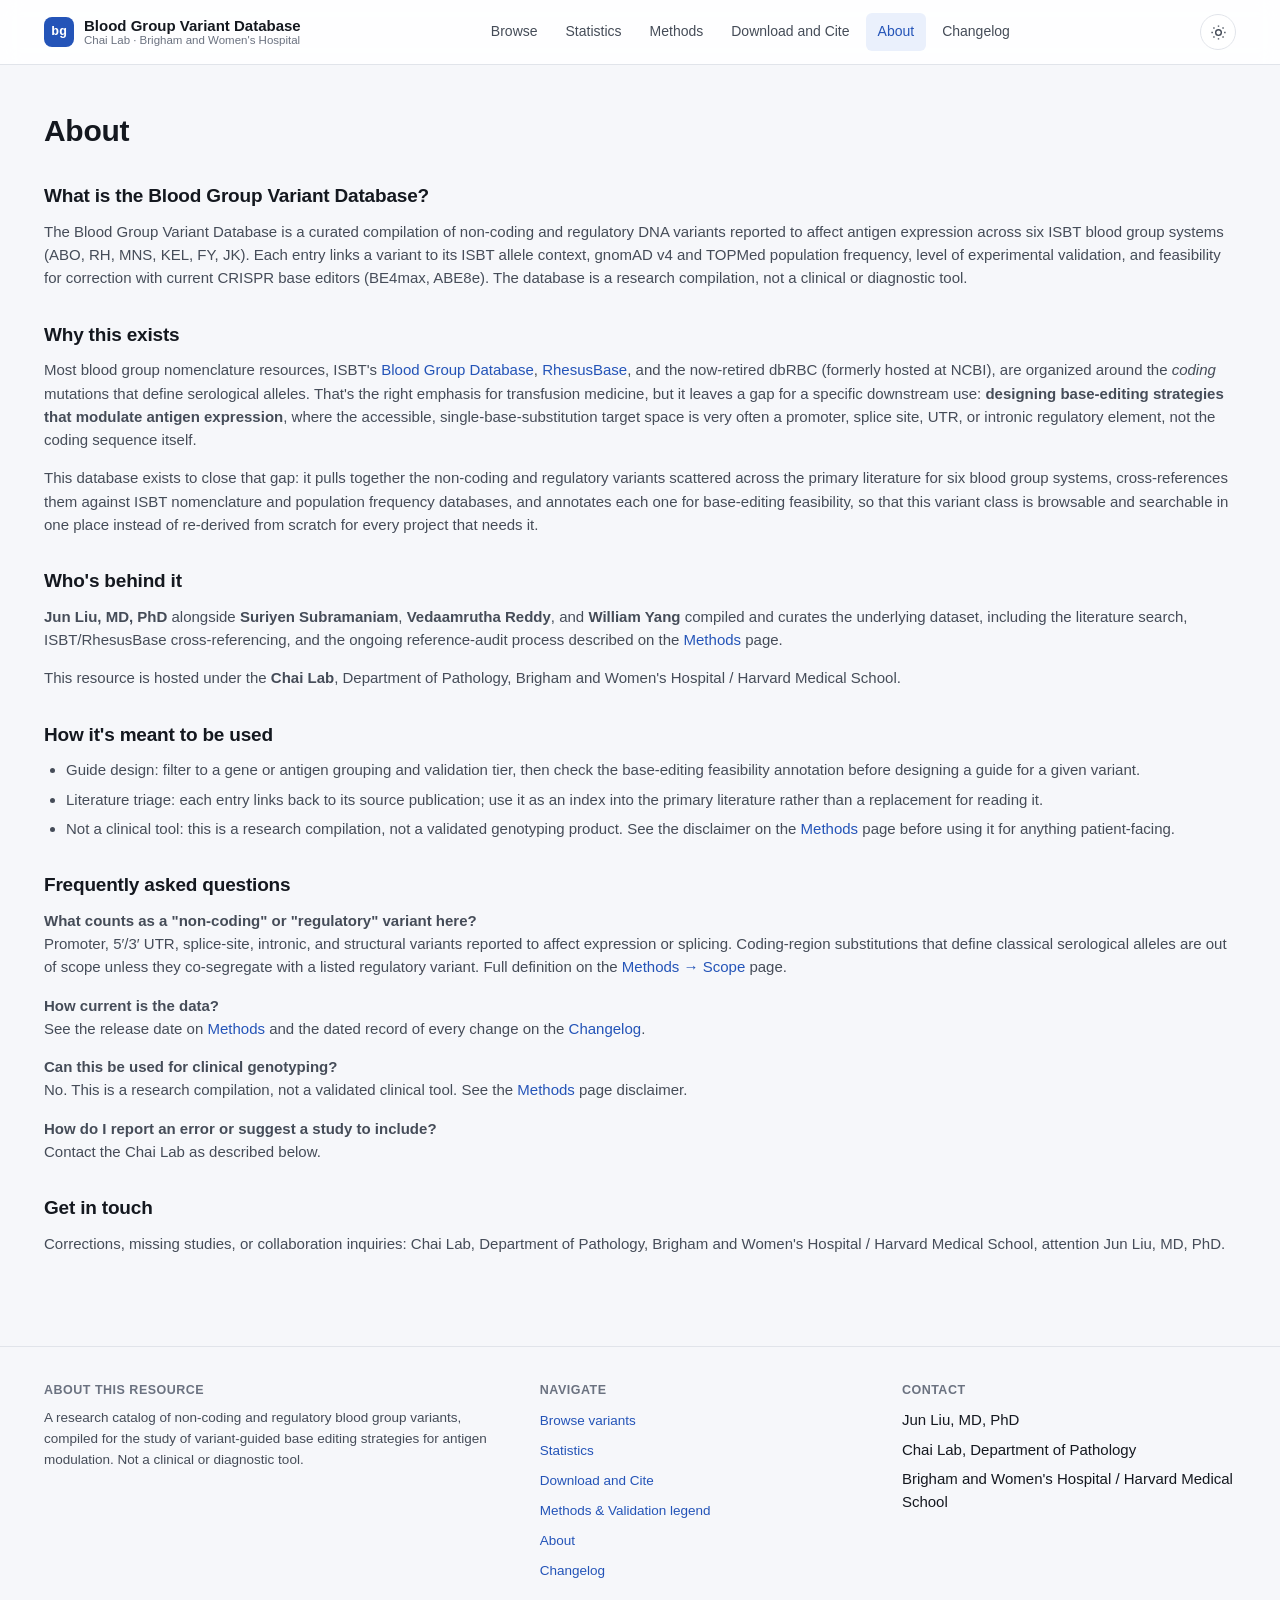
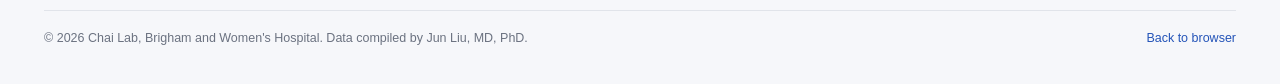
==== about.html @ 6e192fef "Adding Changelog" ====
<!DOCTYPE html>
<html lang="en">
<head>
<meta charset="UTF-8">
<meta name="viewport" content="width=device-width, initial-scale=1.0">
<title>About: Blood Group Variant Database</title>
<meta name="description" content="About the Blood Group Non-Coding Variant Database, the Chai Lab, and why this resource exists.">
<link rel="stylesheet" href="assets/style.css">
</head>
<body>

<nav class="site-nav">
  <div class="wrap">
    <a class="brand" href="index.html">
      <span class="brand-mark">bg</span>
      <span class="brand-text">Blood Group Variant Database<small>Chai Lab · Brigham and Women's Hospital</small></span>
    </a>
    <div class="nav-links">
      <a href="index.html">Browse</a>
      <a href="stats.html">Statistics</a>
      <a href="methods.html">Methods</a>
      <a href="download-cite.html">Download and Cite</a>
      <a href="about.html" aria-current="page">About</a>
      <a href="changelog.html">Changelog</a>
    </div>
    <div class="nav-right">
      <button class="theme-toggle" data-theme-toggle aria-label="Toggle dark mode">
        <svg class="icon-sun" viewBox="0 0 24 24" fill="none" stroke="currentColor" stroke-width="2"><circle cx="12" cy="12" r="4"/><path d="M12 2v2M12 20v2M4.9 4.9l1.4 1.4M17.7 17.7l1.4 1.4M2 12h2M20 12h2M4.9 19.1l1.4-1.4M17.7 6.3l1.4-1.4"/></svg>
        <svg class="icon-moon" viewBox="0 0 24 24" fill="none" stroke="currentColor" stroke-width="2"><path d="M21 12.8A9 9 0 1111.2 3a7 7 0 009.8 9.8z"/></svg>
      </button>
      <button class="nav-toggle" id="nav-toggle" aria-label="Menu" aria-expanded="false">
        <svg viewBox="0 0 24 24" fill="none" stroke="currentColor" stroke-width="2"><path d="M4 7h16M4 12h16M4 17h16"/></svg>
      </button>
    </div>
  </div>
  <div class="nav-mobile" id="nav-mobile">
    <a href="index.html">Browse</a>
    <a href="stats.html">Statistics</a>
    <a href="methods.html">Methods</a>
    <a href="download-cite.html">Download and Cite</a>
    <a href="about.html" aria-current="page">About</a>
    <a href="changelog.html">Changelog</a>
  </div>
</nav>

<main class="content-page">
  <div class="wrap">
    <div class="page-head">
      <h1>About</h1>
    </div>

    <section>
      <h2>What is the Blood Group Variant Database?</h2>
      <div class="prose">
        <p>The Blood Group Variant Database is a curated compilation of non-coding and regulatory DNA variants reported to affect antigen expression across six ISBT blood group systems (ABO, RH, MNS, KEL, FY, JK). Each entry links a variant to its ISBT allele context, gnomAD v4 and TOPMed population frequency, level of experimental validation, and feasibility for correction with current CRISPR base editors (BE4max, ABE8e). The database is a research compilation, not a clinical or diagnostic tool.</p>
      </div>
    </section>

    <section>
      <h2>Why this exists</h2>
      <div class="prose">
        <p>Most blood group nomenclature resources, ISBT's <a href="https://blooddatabase.isbtweb.org/" target="_blank" rel="noopener">Blood Group Database</a>, <a href="http://www.rhesusbase.info" target="_blank" rel="noopener">RhesusBase</a>, and the now-retired dbRBC (formerly hosted at NCBI), are organized around the <em>coding</em> mutations that define serological alleles. That's the right emphasis for transfusion medicine, but it leaves a gap for a specific downstream use: <strong>designing base-editing strategies that modulate antigen expression</strong>, where the accessible, single-base-substitution target space is very often a promoter, splice site, UTR, or intronic regulatory element, not the coding sequence itself.</p>
        <p>This database exists to close that gap: it pulls together the non-coding and regulatory variants scattered across the primary literature for six blood group systems, cross-references them against ISBT nomenclature and population frequency databases, and annotates each one for base-editing feasibility, so that this variant class is browsable and searchable in one place instead of re-derived from scratch for every project that needs it.</p>
      </div>
    </section>

    <section>
      <h2>Who's behind it</h2>
      <div class="prose">
        <p><strong>Jun Liu, MD, PhD</strong> alongside <strong>Suriyen Subramaniam</strong>, <strong>Vedaamrutha Reddy</strong>, and <strong>William Yang</strong> compiled and curates the underlying dataset, including the literature search, ISBT/RhesusBase cross-referencing, and the ongoing reference-audit process described on the <a href="methods.html">Methods</a> page.</p>
        <p>This resource is hosted under the <strong>Chai Lab</strong>, Department of Pathology, Brigham and Women's Hospital / Harvard Medical School.</p>
      </div>
    </section>

    <section>
      <h2>How it's meant to be used</h2>
      <div class="prose">
        <ul>
          <li>Guide design: filter to a gene or antigen grouping and validation tier, then check the base-editing feasibility annotation before designing a guide for a given variant.</li>
          <li>Literature triage: each entry links back to its source publication; use it as an index into the primary literature rather than a replacement for reading it.</li>
          <li>Not a clinical tool: this is a research compilation, not a validated genotyping product. See the disclaimer on the <a href="methods.html">Methods</a> page before using it for anything patient-facing.</li>
        </ul>
      </div>
    </section>

    <section>
      <h2>Frequently asked questions</h2>
      <div class="prose">
        <p><strong>What counts as a "non-coding" or "regulatory" variant here?</strong><br>Promoter, 5&prime;/3&prime; UTR, splice-site, intronic, and structural variants reported to affect expression or splicing. Coding-region substitutions that define classical serological alleles are out of scope unless they co-segregate with a listed regulatory variant. Full definition on the <a href="methods.html#scope">Methods &rarr; Scope</a> page.</p>
        <p><strong>How current is the data?</strong><br>See the release date on <a href="methods.html">Methods</a> and the dated record of every change on the <a href="changelog.html">Changelog</a>.</p>
        <p><strong>Can this be used for clinical genotyping?</strong><br>No. This is a research compilation, not a validated clinical tool. See the <a href="methods.html">Methods</a> page disclaimer.</p>
        <p><strong>How do I report an error or suggest a study to include?</strong><br>Contact the Chai Lab as described below.</p>
      </div>
    </section>

    <section>
      <h2>Get in touch</h2>
      <div class="prose">
        <p>Corrections, missing studies, or collaboration inquiries: Chai Lab, Department of Pathology, Brigham and Women's Hospital / Harvard Medical School, attention Jun Liu, MD, PhD.</p>
      </div>
    </section>
  </div>
</main>

<footer class="site-footer">
  <div class="wrap">
    <div class="footer-grid">
      <div>
        <h4>About this resource</h4>
        <p>A research catalog of non-coding and regulatory blood group variants, compiled for the study of variant-guided base editing strategies for antigen modulation. Not a clinical or diagnostic tool.</p>
      </div>
      <div>
        <h4>Navigate</h4>
        <ul>
          <li><a href="index.html">Browse variants</a></li>
          <li><a href="stats.html">Statistics</a></li>
          <li><a href="download-cite.html">Download and Cite</a></li>
          <li><a href="methods.html">Methods &amp; Validation legend</a></li>
          <li><a href="about.html">About</a></li>
          <li><a href="changelog.html">Changelog</a></li>
        </ul>
      </div>
      <div>
        <h4>Contact</h4>
        <ul>
          <li>Jun Liu, MD, PhD</li>
          <li>Chai Lab, Department of Pathology</li>
          <li>Brigham and Women's Hospital / Harvard Medical School</li>
        </ul>
      </div>
    </div>
    <div class="footer-bottom">
      <span>&copy; <span id="site-year"></span> Chai Lab, Brigham and Women's Hospital. Data compiled by Jun Liu, MD, PhD.</span>
      <span><a href="index.html">Back to browser</a></span>
    </div>
  </div>
</footer>

<script src="assets/app.js"></script>
</body>
</html>
---- assets/style.css ----
/* ====================================================================
   Blood Group Variant Database: shared styles
   Design language: clinical-genomics resource (ISBT / BGMUT structure,
   gnomAD-style browser density). One accent color, one type system,
   light/dark via prefers-color-scheme with a manual override.
   ==================================================================== */

*, *::before, *::after { box-sizing: border-box; }

:root {
  --font-sans: -apple-system, BlinkMacSystemFont, "Segoe UI", ui-sans-serif, Roboto, Helvetica, Arial, sans-serif;
  --font-mono: ui-monospace, "SF Mono", "Cascadia Mono", "JetBrains Mono", Menlo, Consolas, monospace;

  --ink: #14181f;
  --ink-soft: #454c58;
  --muted: #6b7280;
  --paper: #f6f7fa;
  --surface: #ffffff;
  --surface-raised: #ffffff;
  --border: #e1e4ea;
  --border-strong: #c8ccd6;
  --accent: #2454b8;
  --accent-ink: #ffffff;
  --accent-soft: #eaf0fc;
  --accent-soft-border: #c9d9f5;
  --focus: #2454b8;
  --code-bg: #eef1f6;

  --tier-good: #1b7a4d;
  --tier-good-bg: #eaf7f0;
  --tier-mid: #c17817;
  --tier-mid-bg: #fbf2df;
  --tier-low: #5f5a8a;
  --tier-low-bg: #eef0f3;
  --tier-flag: #b33636;
  --tier-flag-bg: #fbeaea;

  --shadow-sm: 0 1px 2px rgba(20, 24, 31, 0.06);
  --shadow-md: 0 6px 20px rgba(20, 24, 31, 0.08);
  --radius: 10px;
  --radius-sm: 6px;
  --nav-h: 64px;
}

:root[data-theme="dark"] {
  --ink: #e8eaf0;
  --ink-soft: #b7bcc8;
  --muted: #8a90a0;
  --paper: #0e1013;
  --surface: #15181d;
  --surface-raised: #1a1e25;
  --border: #262b34;
  --border-strong: #363c48;
  --accent: #6f9aef;
  --accent-ink: #0e1013;
  --accent-soft: #182236;
  --accent-soft-border: #29385c;
  --focus: #6f9aef;
  --code-bg: #1b1f27;

  --tier-good: #57c98c;
  --tier-good-bg: #10251b;
  --tier-mid: #e8b64a;
  --tier-mid-bg: #2a2110;
  --tier-low: #a89ee0;
  --tier-low-bg: #1c1f25;
  --tier-flag: #e88a8a;
  --tier-flag-bg: #2a1414;

  --shadow-sm: 0 1px 2px rgba(0, 0, 0, 0.3);
  --shadow-md: 0 10px 30px rgba(0, 0, 0, 0.4);
}

@media (prefers-color-scheme: dark) {
  :root:not([data-theme="light"]) {
    --ink: #e8eaf0;
    --ink-soft: #b7bcc8;
    --muted: #8a90a0;
    --paper: #0e1013;
    --surface: #15181d;
    --surface-raised: #1a1e25;
    --border: #262b34;
    --border-strong: #363c48;
    --accent: #6f9aef;
    --accent-ink: #0e1013;
    --accent-soft: #182236;
    --accent-soft-border: #29385c;
    --focus: #6f9aef;
    --code-bg: #1b1f27;
    --tier-good: #57c98c;
    --tier-good-bg: #10251b;
    --tier-mid: #e8b64a;
    --tier-mid-bg: #2a2110;
    --tier-low: #a89ee0;
    --tier-low-bg: #1c1f25;
    --tier-flag: #e88a8a;
    --tier-flag-bg: #2a1414;
    --shadow-sm: 0 1px 2px rgba(0, 0, 0, 0.3);
    --shadow-md: 0 10px 30px rgba(0, 0, 0, 0.4);
  }
}

html { color-scheme: light dark; }
/* keep anchor targets clear of the sticky nav */
html { scroll-padding-top: calc(var(--nav-h) + 16px); }
/* follow the manual theme toggle for native controls (checkboxes, scrollbars) */
html[data-theme="light"] { color-scheme: light; }
html[data-theme="dark"] { color-scheme: dark; }

body {
  margin: 0;
  background: var(--paper);
  color: var(--ink);
  font-family: var(--font-sans);
  font-size: 15px;
  line-height: 1.55;
  -webkit-font-smoothing: antialiased;
}

a { color: var(--accent); text-decoration: none; }
a:hover { text-decoration: underline; }
a:focus-visible, button:focus-visible, input:focus-visible, select:focus-visible, [tabindex]:focus-visible {
  outline: 2px solid var(--focus);
  outline-offset: 2px;
}

.wrap { max-width: 1240px; margin: 0 auto; padding: 0 24px; }

code, .mono { font-family: var(--font-mono); }

h1, h2, h3, h4 { line-height: 1.2; margin: 0 0 0.5em; font-weight: 650; letter-spacing: -0.01em; }
p { margin: 0 0 1em; color: var(--ink-soft); }

/* ---------- top nav ---------- */
.site-nav {
  position: sticky; top: 0; z-index: 40;
  background: color-mix(in srgb, var(--surface) 88%, transparent);
  backdrop-filter: blur(10px) saturate(140%);
  -webkit-backdrop-filter: blur(10px) saturate(140%);
  border-bottom: 1px solid var(--border);
}
.site-nav .wrap { display: flex; align-items: center; justify-content: space-between; gap: 20px; width: 100%; height: var(--nav-h); }
.brand { display: flex; align-items: center; gap: 10px; color: var(--ink); font-weight: 650; font-size: 15px; }
.brand:hover { text-decoration: none; }
.brand-mark {
  width: 30px; height: 30px; border-radius: 8px;
  background: var(--accent); color: var(--accent-ink);
  display: flex; align-items: center; justify-content: center;
  font-family: var(--font-mono); font-weight: 700; font-size: 13px;
  flex: none;
}
.brand-text { display: flex; flex-direction: column; line-height: 1.15; }
.brand-text small { font-weight: 500; color: var(--muted); font-size: 11.5px; }

.nav-links { display: flex; align-items: center; gap: 4px; }
.nav-links a {
  color: var(--ink-soft); font-size: 14px; font-weight: 500;
  padding: 8px 12px; border-radius: var(--radius-sm);
}
.nav-links a:hover { color: var(--ink); background: var(--code-bg); text-decoration: none; }
.nav-links a[aria-current="page"] { color: var(--accent); background: var(--accent-soft); }

.theme-toggle {
  border: 1px solid var(--border); background: var(--surface); color: var(--ink-soft);
  width: 36px; height: 36px; border-radius: 999px; cursor: pointer;
  display: flex; align-items: center; justify-content: center; flex: none;
}
.theme-toggle:hover { border-color: var(--border-strong); color: var(--ink); }
.theme-toggle svg { width: 17px; height: 17px; }
.theme-toggle .icon-moon { display: none; }
:root[data-theme="dark"] .theme-toggle .icon-sun { display: none; }
:root[data-theme="dark"] .theme-toggle .icon-moon { display: block; }
@media (prefers-color-scheme: dark) {
  :root:not([data-theme="light"]) .theme-toggle .icon-sun { display: none; }
  :root:not([data-theme="light"]) .theme-toggle .icon-moon { display: block; }
}

.nav-right { display: flex; align-items: center; gap: 8px; }

.nav-toggle {
  display: none; border: 1px solid var(--border); background: var(--surface); color: var(--ink-soft);
  width: 36px; height: 36px; border-radius: var(--radius-sm); align-items: center; justify-content: center;
  cursor: pointer; flex: none;
}
.nav-toggle:hover { background: var(--code-bg); }
.nav-toggle svg { width: 18px; height: 18px; }

.nav-mobile {
  display: none; flex-direction: column; padding: 4px 24px 14px;
  border-top: 1px solid var(--border); background: var(--surface);
}
.nav-mobile a {
  padding: 11px 4px; font-size: 14.5px; font-weight: 500; color: var(--ink-soft);
  border-bottom: 1px solid var(--border-light);
}
.nav-mobile a:last-child { border-bottom: none; }
.nav-mobile a[aria-current="page"] { color: var(--accent); }
.nav-mobile a:hover { color: var(--ink); text-decoration: none; }

@media (max-width: 1040px) {
  .nav-links { display: none; }
  .nav-toggle { display: flex; }
  .site-nav.is-open .nav-mobile { display: flex; }
}

/* ---------- hero ---------- */
.hero { padding: 56px 0 40px; border-bottom: 1px solid var(--border); }
.hero-grid { display: grid; grid-template-columns: 1.3fr 1fr; gap: 48px; align-items: start; }
@media (max-width: 900px) { .hero-grid { grid-template-columns: 1fr; gap: 28px; } }

.eyebrow {
  display: inline-flex; align-items: center; gap: 6px;
  font-size: 12.5px; font-weight: 600; color: var(--accent);
  background: var(--accent-soft); border: 1px solid var(--accent-soft-border);
  padding: 4px 10px; border-radius: 999px; margin-bottom: 16px;
}
.hero h1 { font-size: clamp(28px, 3.6vw, 42px); max-width: 24ch; }
.hero .lede { font-size: 16.5px; color: var(--ink-soft); }
.hero-grid > div:first-child > :last-child { margin-bottom: 0; }
.hero-actions { display: flex; gap: 10px; flex-wrap: wrap; margin-top: 22px; }

.btn {
  display: inline-flex; align-items: center; gap: 8px; white-space: nowrap;
  font-size: 14.5px; font-weight: 600; padding: 10px 16px; border-radius: var(--radius-sm);
  border: 1px solid transparent; cursor: pointer;
}
.btn:hover { text-decoration: none; }
.btn-primary { background: var(--accent); color: var(--accent-ink); }
.btn-primary:hover { filter: brightness(1.08); }
.btn-secondary { background: var(--surface); color: var(--ink); border-color: var(--border-strong); }
.btn-secondary:hover { background: var(--code-bg); }

.stat-panel {
  border: 1px solid var(--border); border-radius: var(--radius); background: var(--surface);
  padding: 22px; box-shadow: var(--shadow-sm);
}
.stat-grid { display: grid; grid-template-columns: 1fr 1fr; gap: 18px 20px; }
.stat-num { font-family: var(--font-mono); font-size: 26px; font-weight: 700; color: var(--ink); letter-spacing: -0.02em; }
.stat-label { font-size: 12.5px; color: var(--muted); margin-top: 2px; }
.stat-panel .stat-foot { margin-top: 16px; padding-top: 14px; border-top: 1px solid var(--border); font-size: 12.5px; color: var(--muted); }
/* home hero panel: stretch to the bottom of the hero text, stats spread to fill it */
.hero .stat-panel {
  align-self: stretch; display: flex; flex-direction: column; gap: 20px; padding: 28px;
}
.hero .stat-grid { flex: 1; align-content: space-evenly; gap: 24px 28px; }
.hero .stat-num { font-size: 36px; }
.hero .stat-label { font-size: 14px; margin-top: 4px; }
.hero .stat-panel .stat-foot { margin-top: 0; padding-top: 16px; font-size: 13.5px; }

/* ---------- section shell ---------- */
.section { padding: 44px 0; }
.section + .section { padding-top: 0; }
.section-head { margin-bottom: 22px; }
.section-head h2 { font-size: 22px; }

/* ---------- system cards ---------- */
.system-grid { display: grid; grid-template-columns: repeat(4, 1fr); gap: 12px; }
@media (max-width: 980px) { .system-grid { grid-template-columns: repeat(2, 1fr); } }

.system-card {
  text-align: left; cursor: pointer;
  border: 1px solid var(--border); border-radius: var(--radius); background: var(--surface);
  padding: 16px; display: flex; flex-direction: column; gap: 10px;
  transition: border-color .15s ease, transform .15s ease;
  color: inherit; font: inherit;
}
.system-card:hover { border-color: var(--accent); transform: translateY(-1px); }
.system-card.is-active { border-color: var(--accent); background: var(--accent-soft); }
.system-card .gene { font-family: var(--font-mono); font-weight: 700; font-size: 15px; }
.system-card .sys-name { font-size: 12.5px; color: var(--muted); }
.system-card .sys-count { font-family: var(--font-mono); font-size: 20px; font-weight: 700; margin-top: auto; }
.system-card .sys-count small { font-family: var(--font-sans); font-weight: 500; font-size: 11.5px; color: var(--muted); margin-left: 4px; }

/* ---------- browser toolbar ---------- */
/* overflow stays visible so the filter dropdown panels aren't clipped */
.browser-shell { border: 1px solid var(--border); border-radius: var(--radius); background: var(--surface); }
.toolbar { padding: 16px; border-bottom: 1px solid var(--border); display: flex; flex-direction: column; gap: 12px; }

.search-row { display: flex; gap: 10px; }
.search-box { position: relative; flex: 1; }
.search-box svg { position: absolute; left: 12px; top: 50%; transform: translateY(-50%); width: 16px; height: 16px; color: var(--muted); pointer-events: none; }
.search-box input {
  width: 100%; padding: 10px 12px 10px 36px; border-radius: var(--radius-sm);
  border: 1px solid var(--border-strong); background: var(--paper); color: var(--ink); font-size: 14px;
}
.search-box input::placeholder { color: var(--muted); }

.filter-row { display: flex; gap: 10px; flex-wrap: wrap; align-items: center; }
select {
  border: 1px solid var(--border-strong); background: var(--paper); color: var(--ink);
  border-radius: var(--radius-sm); padding: 8px 10px; font-size: 13.5px; font-family: var(--font-sans);
}
/* multi-select filter dropdowns (built by app.js from the <select> markup) */
.ms { position: relative; }
.ms-btn {
  display: inline-flex; align-items: center; gap: 8px; cursor: pointer;
  border: 1px solid var(--border-strong); background: var(--paper); color: var(--ink);
  border-radius: var(--radius-sm); padding: 8px 10px; font-size: 13.5px; font-family: var(--font-sans);
}
.ms-btn svg { width: 12px; height: 12px; color: var(--muted); transition: transform .15s; }
.ms-btn[aria-expanded="true"] svg { transform: rotate(180deg); }
.ms.is-filtered .ms-btn { border-color: var(--accent); background: var(--accent-soft); }
.ms-panel {
  position: absolute; top: calc(100% + 4px); left: 0; z-index: 20;
  min-width: 220px; max-width: calc(100vw - 32px); max-height: 420px; overflow-y: auto;
  background: var(--surface-raised); border: 1px solid var(--border-strong);
  border-radius: var(--radius-sm); box-shadow: var(--shadow-md); padding: 6px;
}
.ms-panel[hidden] { display: none; }
.ms-opt {
  display: flex; align-items: center; gap: 8px; padding: 7px 8px; border-radius: 4px;
  font-size: 13.5px; cursor: pointer; white-space: nowrap;
}
.ms-opt:hover { background: var(--code-bg); }
.ms-opt input { accent-color: var(--accent); margin: 0; }
.ms-panel-clear {
  display: block; width: 100%; text-align: left; margin-top: 4px; padding: 7px 8px;
  border: none; border-top: 1px solid var(--border); background: none;
  font-size: 12.5px; color: var(--muted); cursor: pointer;
}
.ms-panel-clear:hover { color: var(--ink); }
.filter-clear {
  font-size: 13px; color: var(--muted); background: none; border: none; cursor: pointer; padding: 6px 4px;
}
.filter-clear:hover { color: var(--ink); text-decoration: underline; }
.result-count { font-size: 13px; color: var(--muted); margin-left: auto; white-space: nowrap; }

/* ---------- table ---------- */
/* the whole result set scrolls inside the table; headers stay pinned */
.table-scroll { overflow-x: hidden; overflow-y: auto; max-height: min(640px, 70vh); }
/* fixed column shares so the table always fits the box width (vertical scroll only) */
table.variant-table { width: 100%; border-collapse: collapse; font-size: 13.5px; table-layout: fixed; }
.variant-table th:nth-child(1) { width: 14%; } /* Variant */
.variant-table th:nth-child(2) { width: 20%; } /* HGVS */
.variant-table th:nth-child(3) { width: 18%; } /* Phenotype */
.variant-table th:nth-child(4) { width: 11%; } /* Category */
.variant-table th:nth-child(5) { width: 9%; }  /* gnomAD AF */
.variant-table th:nth-child(6) { width: 16%; } /* Validation */
.variant-table th:nth-child(7) { width: 12%; } /* Audit */
/* phones: drop the gnomAD AF column (still shown in the row's detail drawer),
   and let the table keep readable column widths, scrolling sideways instead */
@media (max-width: 640px) {
  .variant-table th:nth-child(5), .variant-table td:nth-child(5) { display: none; }
  .table-scroll { overflow-x: auto; }
  table.variant-table { min-width: 720px; }
}
.variant-table thead th {
  position: sticky; top: 0; background: var(--surface); z-index: 1;
  text-align: left; font-size: 11.5px; text-transform: uppercase; letter-spacing: 0.04em;
  color: var(--muted); font-weight: 600; padding: 10px 14px; border-bottom: 1px solid var(--border);
}
.variant-table thead th button {
  background: none; border: none; color: inherit; font: inherit; text-transform: inherit;
  letter-spacing: inherit; cursor: pointer; padding: 0; display: flex; align-items: center; gap: 4px;
}
.variant-table tbody tr { border-bottom: 1px solid var(--border); cursor: pointer; }
.variant-table tbody tr:hover { background: var(--code-bg); }
.variant-table td { padding: 10px 14px; vertical-align: top; overflow-wrap: anywhere; }
.variant-table .badge { white-space: normal; }
.variant-table td.mono { font-family: var(--font-mono); font-size: 13px; }
.cell-id { color: var(--muted); font-size: 12px; }
.cell-primary { font-weight: 600; }
.cell-sub { color: var(--muted); font-size: 12px; margin-top: 2px; }
.cell-trunc { overflow: hidden; text-overflow: ellipsis; white-space: nowrap; }

.badge {
  display: inline-flex; align-items: center; font-size: 11.5px; font-weight: 600;
  padding: 2px 8px; border-radius: 999px; white-space: nowrap; line-height: 1.6;
}
.badge-good { color: var(--tier-good); background: var(--tier-good-bg); }
.badge-mid { color: var(--tier-mid); background: var(--tier-mid-bg); }
.badge-low { color: var(--tier-low); background: var(--tier-low-bg); }
.badge-flag { color: var(--tier-flag); background: var(--tier-flag-bg); }

.empty-state { padding: 60px 20px; text-align: center; color: var(--muted); }
.empty-state svg { width: 32px; height: 32px; margin-bottom: 10px; opacity: .6; }


/* ---------- detail drawer ---------- */
.drawer-overlay {
  position: fixed; inset: 0; background: rgba(10, 12, 16, 0.45); z-index: 60;
  opacity: 0; pointer-events: none; transition: opacity .18s ease;
}
.drawer-overlay.is-open { opacity: 1; pointer-events: auto; }

.drawer {
  position: fixed; top: 0; right: 0; height: 100%; width: min(560px, 100%);
  background: var(--surface); border-left: 1px solid var(--border); z-index: 61;
  transform: translateX(100%); transition: transform .2s cubic-bezier(.16,1,.3,1);
  display: flex; flex-direction: column; box-shadow: var(--shadow-md);
}
.drawer.is-open { transform: translateX(0); }
.drawer-head { padding: 18px 20px; border-bottom: 1px solid var(--border); display: flex; align-items: flex-start; justify-content: space-between; gap: 12px; }
.drawer-head h3 { font-family: var(--font-mono); font-size: 17px; margin: 0; }
.drawer-head .sub { font-size: 13px; color: var(--muted); margin-top: 4px; }
.drawer-close { border: 1px solid var(--border); background: var(--surface); border-radius: var(--radius-sm); width: 32px; height: 32px; display: flex; align-items: center; justify-content: center; cursor: pointer; flex: none; }
.drawer-close:hover { background: var(--code-bg); }
.drawer-body { padding: 18px 20px; overflow-y: auto; flex: 1; }

.field-group { margin-bottom: 20px; }
.field-group h4 { font-size: 11.5px; text-transform: uppercase; letter-spacing: .05em; color: var(--muted); margin-bottom: 10px; }
.field-list { display: grid; grid-template-columns: 1fr; gap: 10px; }
.field-row { display: grid; grid-template-columns: 130px 1fr; gap: 10px; font-size: 13.5px; }
.field-row dt { color: var(--muted); }
.field-row dd { margin: 0; color: var(--ink); word-break: break-word; }
.field-row dd.mono { font-family: var(--font-mono); font-size: 13px; }
.mech-box { background: var(--code-bg); border: 1px solid var(--border); border-radius: var(--radius-sm); padding: 12px 14px; font-size: 13.5px; color: var(--ink-soft); }
.cite-box { background: var(--accent-soft); border: 1px solid var(--accent-soft-border); border-radius: var(--radius-sm); padding: 12px 14px; font-size: 12.5px; color: var(--ink-soft); font-family: var(--font-mono); line-height: 1.6; }
.link-row { display: flex; gap: 14px; flex-wrap: wrap; }
.link-row a { font-size: 13.5px; font-weight: 600; display: inline-flex; align-items: center; gap: 5px; }

/* ---------- generic content pages (about / citation) ---------- */
.content-page { padding: 48px 0 36px; }
.content-page .page-head { margin-bottom: 36px; }
.content-page .page-head h1 { font-size: 30px; }
.content-page section { margin-bottom: 34px; }
.content-page section:last-child { margin-bottom: 0; }
.content-page section h2 { font-size: 19px; margin-bottom: 12px; }
.content-page section h3 { font-size: 15px; margin: 18px 0 8px; }
.content-page .prose ul, .content-page .prose ol { color: var(--ink-soft); padding-left: 22px; margin: 0 0 1em; }
.content-page .prose li { margin-bottom: 6px; }

.card {
  border: 1px solid var(--border); border-radius: var(--radius); background: var(--surface);
  padding: 20px; box-shadow: var(--shadow-sm);
}
.code-block {
  background: var(--code-bg); border: 1px solid var(--border); border-radius: var(--radius-sm);
  padding: 16px; font-family: var(--font-mono); font-size: 12.5px; line-height: 1.65; overflow-x: auto;
  white-space: pre; color: var(--ink);
}
.copy-btn {
  display: inline-flex; align-items: center; gap: 6px; font-size: 12.5px; font-weight: 600;
  border: 1px solid var(--border-strong); background: var(--surface); color: var(--ink-soft);
  border-radius: var(--radius-sm); padding: 6px 10px; cursor: pointer; margin-top: 10px;
}
.copy-btn:hover { background: var(--code-bg); color: var(--ink); }

.legend-grid { display: grid; grid-template-columns: repeat(2, 1fr); gap: 10px 24px; }
@media (max-width: 640px) { .legend-grid { grid-template-columns: 1fr; } }
.legend-row { display: flex; gap: 10px; align-items: flex-start; font-size: 13.5px; }
.legend-row .badge { margin-top: 1px; }
.legend-row span { color: var(--ink-soft); }

.system-table { width: 100%; border-collapse: collapse; font-size: 13.5px; }
.system-table th { text-align: left; font-size: 11.5px; text-transform: uppercase; letter-spacing: .04em; color: var(--muted); padding: 8px 12px; border-bottom: 1px solid var(--border-strong); }
.system-table td { padding: 10px 12px; border-bottom: 1px solid var(--border); }
.system-table td.mono { font-family: var(--font-mono); }

.callout {
  border-left: 3px solid var(--accent); background: var(--accent-soft);
  padding: 12px 16px; border-radius: 0 var(--radius-sm) var(--radius-sm) 0; font-size: 13.5px; color: var(--ink-soft);
}
.callout strong { color: var(--ink); }

/* ---------- responsive grid utilities ---------- */
.grid-2 { display: grid; grid-template-columns: repeat(2, 1fr); gap: 16px; }
.grid-4 { display: grid; grid-template-columns: repeat(4, 1fr); gap: 18px 20px; }
@media (max-width: 900px) { .grid-4 { grid-template-columns: repeat(2, 1fr); } }
@media (max-width: 640px) { .grid-2 { grid-template-columns: 1fr; } }

/* ---------- bar charts (stats page) ---------- */
.chart-card { border: 1px solid var(--border); border-radius: var(--radius); background: var(--surface); padding: 20px 22px; box-shadow: var(--shadow-sm); }
.chart-card h3 { font-size: 14.5px; margin-bottom: 2px; }
.chart-card .chart-sub { font-size: 12.5px; color: var(--muted); margin-bottom: 16px; }
.bar-rows { display: flex; flex-direction: column; gap: 10px; }
.bar-row { display: grid; grid-template-columns: 132px 1fr 44px; align-items: center; gap: 10px; font-size: 13px; }
.bar-row .bar-label { color: var(--ink-soft); text-align: right; white-space: nowrap; overflow: hidden; text-overflow: ellipsis; }
.bar-row .bar-track { position: relative; height: 16px; background: var(--code-bg); border-radius: 4px; overflow: hidden; }
.bar-row .bar-fill { position: absolute; inset: 0 auto 0 0; border-radius: 4px; background: var(--accent); min-width: 3px; }
.bar-row .bar-fill.tier-good { background: var(--tier-good); }
.bar-row .bar-fill.tier-mid { background: var(--tier-mid); }
.bar-row .bar-fill.tier-low { background: var(--tier-low); }
.bar-row .bar-fill.tier-flag { background: var(--tier-flag); }
.bar-row .bar-val { font-family: var(--font-mono); font-size: 12.5px; color: var(--ink-soft); text-align: right; }
@media (max-width: 640px) {
  .bar-row { grid-template-columns: 96px 1fr 36px; }
}

/* ---------- footer ---------- */
.site-footer { border-top: 1px solid var(--border); padding: 36px 0; margin-top: 40px; }
.footer-grid { display: grid; grid-template-columns: 1.4fr 1fr 1fr; gap: 28px; }
@media (max-width: 760px) { .footer-grid { grid-template-columns: 1fr; } }
.footer-grid h4 { font-size: 12.5px; text-transform: uppercase; letter-spacing: .04em; color: var(--muted); margin-bottom: 10px; }
.footer-grid p, .footer-grid a { font-size: 13.5px; }
.footer-grid ul { list-style: none; margin: 0; padding: 0; display: flex; flex-direction: column; gap: 6px; }
.footer-bottom { margin-top: 28px; padding-top: 18px; border-top: 1px solid var(--border); display: flex; justify-content: space-between; flex-wrap: wrap; gap: 8px; font-size: 12.5px; color: var(--muted); }

.visually-hidden { position: absolute; width: 1px; height: 1px; overflow: hidden; clip: rect(0 0 0 0); white-space: nowrap; }

@media (prefers-reduced-motion: reduce) {
  * { transition: none !important; animation: none !important; }
}
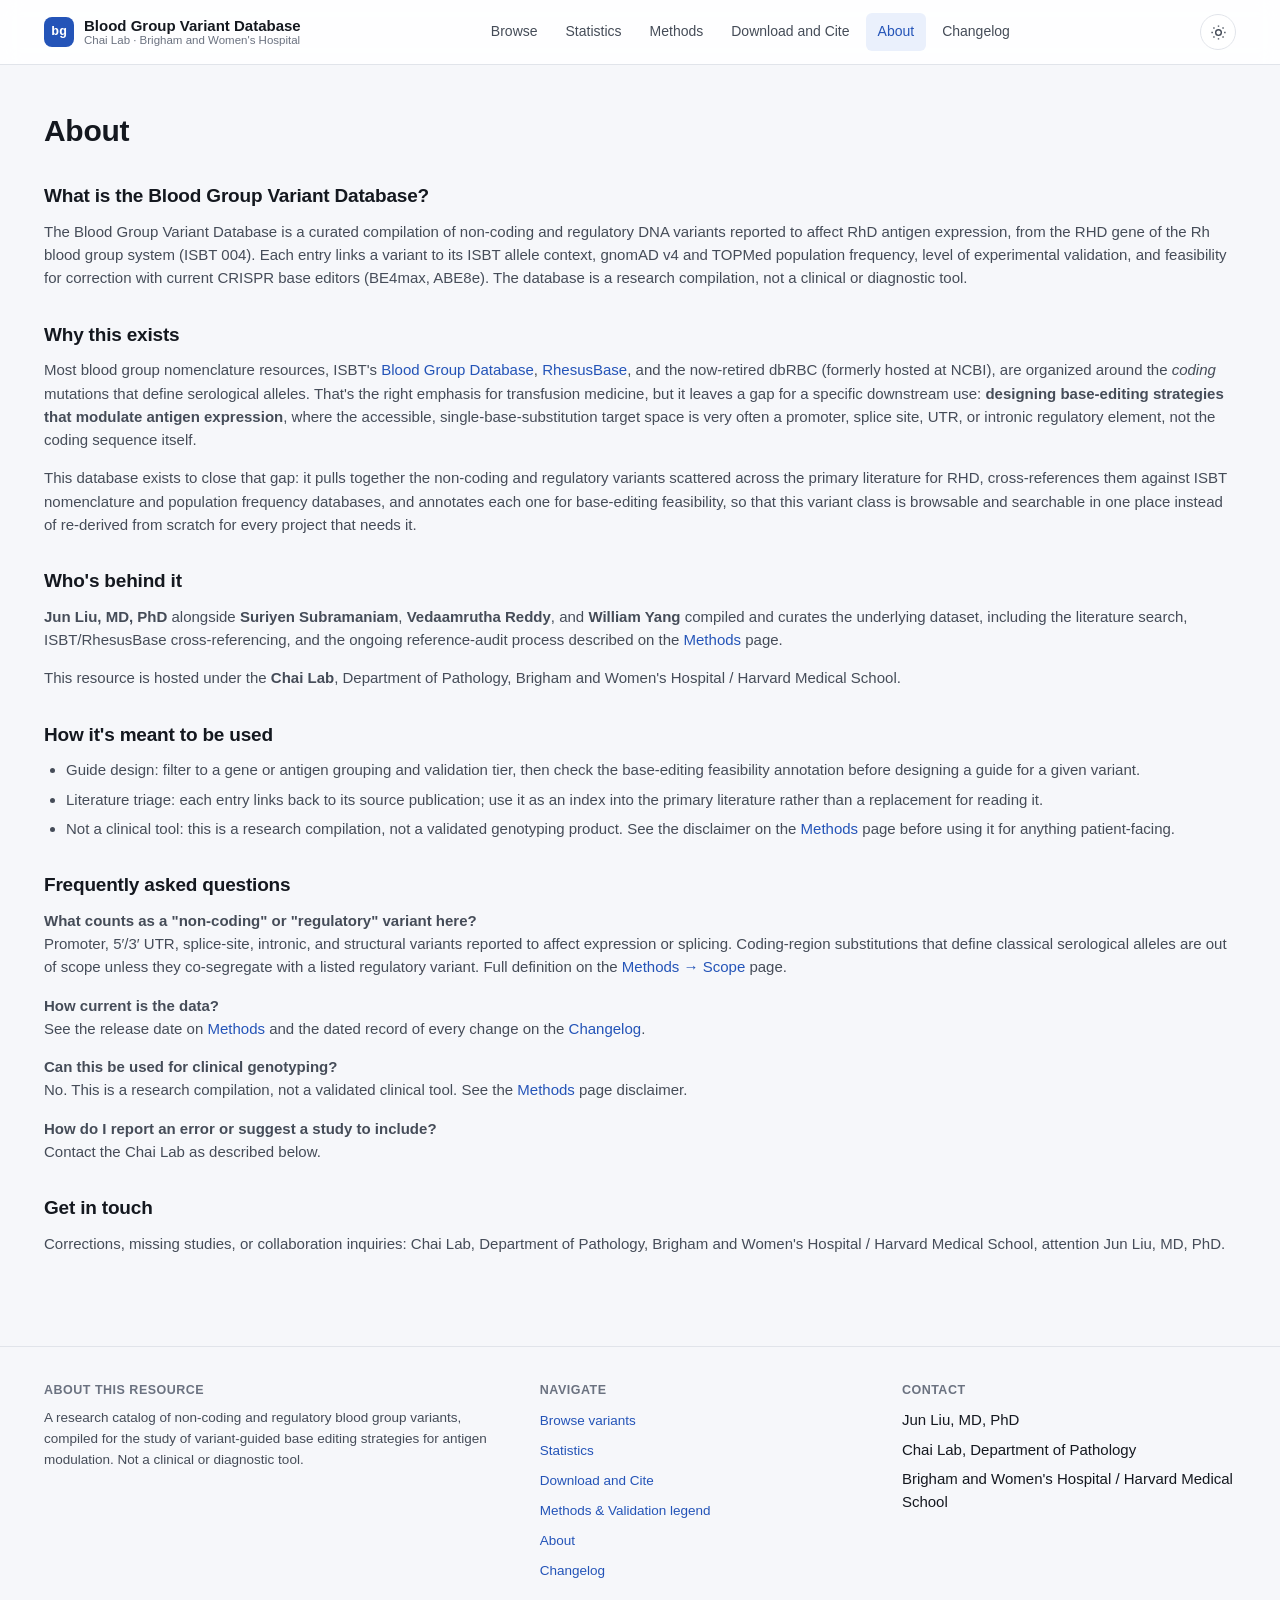
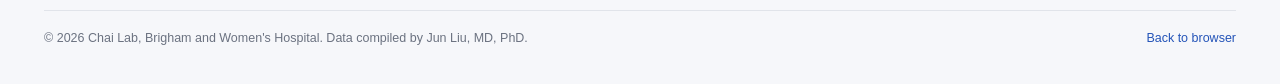
==== commit 677a3202: "RhD Variants" ====
--- a/about.html
+++ b/about.html
@@ -28,18 +28,7 @@
         <svg class="icon-sun" viewBox="0 0 24 24" fill="none" stroke="currentColor" stroke-width="2"><circle cx="12" cy="12" r="4"/><path d="M12 2v2M12 20v2M4.9 4.9l1.4 1.4M17.7 17.7l1.4 1.4M2 12h2M20 12h2M4.9 19.1l1.4-1.4M17.7 6.3l1.4-1.4"/></svg>
         <svg class="icon-moon" viewBox="0 0 24 24" fill="none" stroke="currentColor" stroke-width="2"><path d="M21 12.8A9 9 0 1111.2 3a7 7 0 009.8 9.8z"/></svg>
       </button>
-      <button class="nav-toggle" id="nav-toggle" aria-label="Menu" aria-expanded="false">
-        <svg viewBox="0 0 24 24" fill="none" stroke="currentColor" stroke-width="2"><path d="M4 7h16M4 12h16M4 17h16"/></svg>
-      </button>
     </div>
-  </div>
-  <div class="nav-mobile" id="nav-mobile">
-    <a href="index.html">Browse</a>
-    <a href="stats.html">Statistics</a>
-    <a href="methods.html">Methods</a>
-    <a href="download-cite.html">Download and Cite</a>
-    <a href="about.html" aria-current="page">About</a>
-    <a href="changelog.html">Changelog</a>
   </div>
 </nav>
 
@@ -52,7 +41,7 @@
     <section>
       <h2>What is the Blood Group Variant Database?</h2>
       <div class="prose">
-        <p>The Blood Group Variant Database is a curated compilation of non-coding and regulatory DNA variants reported to affect antigen expression across six ISBT blood group systems (ABO, RH, MNS, KEL, FY, JK). Each entry links a variant to its ISBT allele context, gnomAD v4 and TOPMed population frequency, level of experimental validation, and feasibility for correction with current CRISPR base editors (BE4max, ABE8e). The database is a research compilation, not a clinical or diagnostic tool.</p>
+        <p>The Blood Group Variant Database is a curated compilation of non-coding and regulatory DNA variants reported to affect RhD antigen expression, from the RHD gene of the Rh blood group system (ISBT 004). Each entry links a variant to its ISBT allele context, gnomAD v4 and TOPMed population frequency, level of experimental validation, and feasibility for correction with current CRISPR base editors (BE4max, ABE8e). The database is a research compilation, not a clinical or diagnostic tool.</p>
       </div>
     </section>
 
@@ -60,7 +49,7 @@
       <h2>Why this exists</h2>
       <div class="prose">
         <p>Most blood group nomenclature resources, ISBT's <a href="https://blooddatabase.isbtweb.org/" target="_blank" rel="noopener">Blood Group Database</a>, <a href="http://www.rhesusbase.info" target="_blank" rel="noopener">RhesusBase</a>, and the now-retired dbRBC (formerly hosted at NCBI), are organized around the <em>coding</em> mutations that define serological alleles. That's the right emphasis for transfusion medicine, but it leaves a gap for a specific downstream use: <strong>designing base-editing strategies that modulate antigen expression</strong>, where the accessible, single-base-substitution target space is very often a promoter, splice site, UTR, or intronic regulatory element, not the coding sequence itself.</p>
-        <p>This database exists to close that gap: it pulls together the non-coding and regulatory variants scattered across the primary literature for six blood group systems, cross-references them against ISBT nomenclature and population frequency databases, and annotates each one for base-editing feasibility, so that this variant class is browsable and searchable in one place instead of re-derived from scratch for every project that needs it.</p>
+        <p>This database exists to close that gap: it pulls together the non-coding and regulatory variants scattered across the primary literature for RHD, cross-references them against ISBT nomenclature and population frequency databases, and annotates each one for base-editing feasibility, so that this variant class is browsable and searchable in one place instead of re-derived from scratch for every project that needs it.</p>
       </div>
     </section>
 
--- a/assets/style.css
+++ b/assets/style.css
@@ -2,7 +2,7 @@
    Blood Group Variant Database: shared styles
    Design language: clinical-genomics resource (ISBT / BGMUT structure,
    gnomAD-style browser density). One accent color, one type system,
-   light/dark via prefers-color-scheme with a manual override.
+   light by default; dark via the manual toggle.
    ==================================================================== */
 
 *, *::before, *::after { box-sizing: border-box; }
@@ -71,36 +71,7 @@
   --shadow-md: 0 10px 30px rgba(0, 0, 0, 0.4);
 }
 
-@media (prefers-color-scheme: dark) {
-  :root:not([data-theme="light"]) {
-    --ink: #e8eaf0;
-    --ink-soft: #b7bcc8;
-    --muted: #8a90a0;
-    --paper: #0e1013;
-    --surface: #15181d;
-    --surface-raised: #1a1e25;
-    --border: #262b34;
-    --border-strong: #363c48;
-    --accent: #6f9aef;
-    --accent-ink: #0e1013;
-    --accent-soft: #182236;
-    --accent-soft-border: #29385c;
-    --focus: #6f9aef;
-    --code-bg: #1b1f27;
-    --tier-good: #57c98c;
-    --tier-good-bg: #10251b;
-    --tier-mid: #e8b64a;
-    --tier-mid-bg: #2a2110;
-    --tier-low: #a89ee0;
-    --tier-low-bg: #1c1f25;
-    --tier-flag: #e88a8a;
-    --tier-flag-bg: #2a1414;
-    --shadow-sm: 0 1px 2px rgba(0, 0, 0, 0.3);
-    --shadow-md: 0 10px 30px rgba(0, 0, 0, 0.4);
-  }
-}
-
-html { color-scheme: light dark; }
+html { color-scheme: light; }
 /* keep anchor targets clear of the sticky nav */
 html { scroll-padding-top: calc(var(--nav-h) + 16px); }
 /* follow the manual theme toggle for native controls (checkboxes, scrollbars) */
@@ -151,6 +122,13 @@
 }
 .brand-text { display: flex; flex-direction: column; line-height: 1.15; }
 .brand-text small { font-weight: 500; color: var(--muted); font-size: 11.5px; }
+/* phones: keep the title and the lab line on one line each */
+@media (max-width: 640px) {
+  .site-nav .wrap { padding: 0 16px; gap: 12px; }
+  .brand { font-size: 13px; gap: 8px; min-width: 0; }
+  .brand-text { min-width: 0; white-space: nowrap; overflow: hidden; }
+  .brand-text small { font-size: 10px; overflow: hidden; text-overflow: ellipsis; }
+}
 
 .nav-links { display: flex; align-items: center; gap: 4px; }
 .nav-links a {
@@ -170,37 +148,18 @@
 .theme-toggle .icon-moon { display: none; }
 :root[data-theme="dark"] .theme-toggle .icon-sun { display: none; }
 :root[data-theme="dark"] .theme-toggle .icon-moon { display: block; }
-@media (prefers-color-scheme: dark) {
-  :root:not([data-theme="light"]) .theme-toggle .icon-sun { display: none; }
-  :root:not([data-theme="light"]) .theme-toggle .icon-moon { display: block; }
-}
 
 .nav-right { display: flex; align-items: center; gap: 8px; }
 
-.nav-toggle {
-  display: none; border: 1px solid var(--border); background: var(--surface); color: var(--ink-soft);
-  width: 36px; height: 36px; border-radius: var(--radius-sm); align-items: center; justify-content: center;
-  cursor: pointer; flex: none;
-}
-.nav-toggle:hover { background: var(--code-bg); }
-.nav-toggle svg { width: 18px; height: 18px; }
-
-.nav-mobile {
-  display: none; flex-direction: column; padding: 4px 24px 14px;
-  border-top: 1px solid var(--border); background: var(--surface);
-}
-.nav-mobile a {
-  padding: 11px 4px; font-size: 14.5px; font-weight: 500; color: var(--ink-soft);
-  border-bottom: 1px solid var(--border-light);
-}
-.nav-mobile a:last-child { border-bottom: none; }
-.nav-mobile a[aria-current="page"] { color: var(--accent); }
-.nav-mobile a:hover { color: var(--ink); text-decoration: none; }
-
+/* narrower screens: the page tabs become a row of buttons under the title.
+   The bar stops being sticky here, since the extra row would cover too much of the page. */
 @media (max-width: 1040px) {
-  .nav-links { display: none; }
-  .nav-toggle { display: flex; }
-  .site-nav.is-open .nav-mobile { display: flex; }
+  .site-nav { position: static; }
+  html { scroll-padding-top: 16px; }
+  .site-nav .wrap { flex-wrap: wrap; height: auto; padding-top: 10px; padding-bottom: 12px; row-gap: 10px; }
+  .nav-links { order: 3; width: 100%; flex-wrap: wrap; gap: 6px; }
+  .nav-links a { border: 1px solid var(--border); background: var(--surface); padding: 6px 12px; font-size: 13px; }
+  .nav-links a[aria-current="page"] { border-color: var(--accent-soft-border); }
 }
 
 /* ---------- hero ---------- */
@@ -252,24 +211,6 @@
 .section + .section { padding-top: 0; }
 .section-head { margin-bottom: 22px; }
 .section-head h2 { font-size: 22px; }
-
-/* ---------- system cards ---------- */
-.system-grid { display: grid; grid-template-columns: repeat(4, 1fr); gap: 12px; }
-@media (max-width: 980px) { .system-grid { grid-template-columns: repeat(2, 1fr); } }
-
-.system-card {
-  text-align: left; cursor: pointer;
-  border: 1px solid var(--border); border-radius: var(--radius); background: var(--surface);
-  padding: 16px; display: flex; flex-direction: column; gap: 10px;
-  transition: border-color .15s ease, transform .15s ease;
-  color: inherit; font: inherit;
-}
-.system-card:hover { border-color: var(--accent); transform: translateY(-1px); }
-.system-card.is-active { border-color: var(--accent); background: var(--accent-soft); }
-.system-card .gene { font-family: var(--font-mono); font-weight: 700; font-size: 15px; }
-.system-card .sys-name { font-size: 12.5px; color: var(--muted); }
-.system-card .sys-count { font-family: var(--font-mono); font-size: 20px; font-weight: 700; margin-top: auto; }
-.system-card .sys-count small { font-family: var(--font-sans); font-weight: 500; font-size: 11.5px; color: var(--muted); margin-left: 4px; }
 
 /* ---------- browser toolbar ---------- */
 /* overflow stays visible so the filter dropdown panels aren't clipped */
@@ -341,6 +282,7 @@
    and let the table keep readable column widths, scrolling sideways instead */
 @media (max-width: 640px) {
   .variant-table th:nth-child(5), .variant-table td:nth-child(5) { display: none; }
+  .variant-table .cell-trunc { white-space: normal; overflow: visible; } /* phenotype wraps instead of "…" */
   .table-scroll { overflow-x: auto; }
   table.variant-table { min-width: 720px; }
 }
@@ -367,6 +309,8 @@
   display: inline-flex; align-items: center; font-size: 11.5px; font-weight: 600;
   padding: 2px 8px; border-radius: 999px; white-space: nowrap; line-height: 1.6;
 }
+/* a variant with two validation tiers shows both badges */
+.badge-stack { display: inline-flex; flex-wrap: wrap; gap: 4px; vertical-align: middle; }
 .badge-good { color: var(--tier-good); background: var(--tier-good-bg); }
 .badge-mid { color: var(--tier-mid); background: var(--tier-mid-bg); }
 .badge-low { color: var(--tier-low); background: var(--tier-low-bg); }
@@ -441,6 +385,10 @@
 .legend-row { display: flex; gap: 10px; align-items: flex-start; font-size: 13.5px; }
 .legend-row .badge { margin-top: 1px; }
 .legend-row span { color: var(--ink-soft); }
+/* phones: badge above its description so every description starts at the left edge */
+@media (max-width: 640px) {
+  .legend-row { flex-direction: column; gap: 4px; }
+}
 
 .system-table { width: 100%; border-collapse: collapse; font-size: 13.5px; }
 .system-table th { text-align: left; font-size: 11.5px; text-transform: uppercase; letter-spacing: .04em; color: var(--muted); padding: 8px 12px; border-bottom: 1px solid var(--border-strong); }
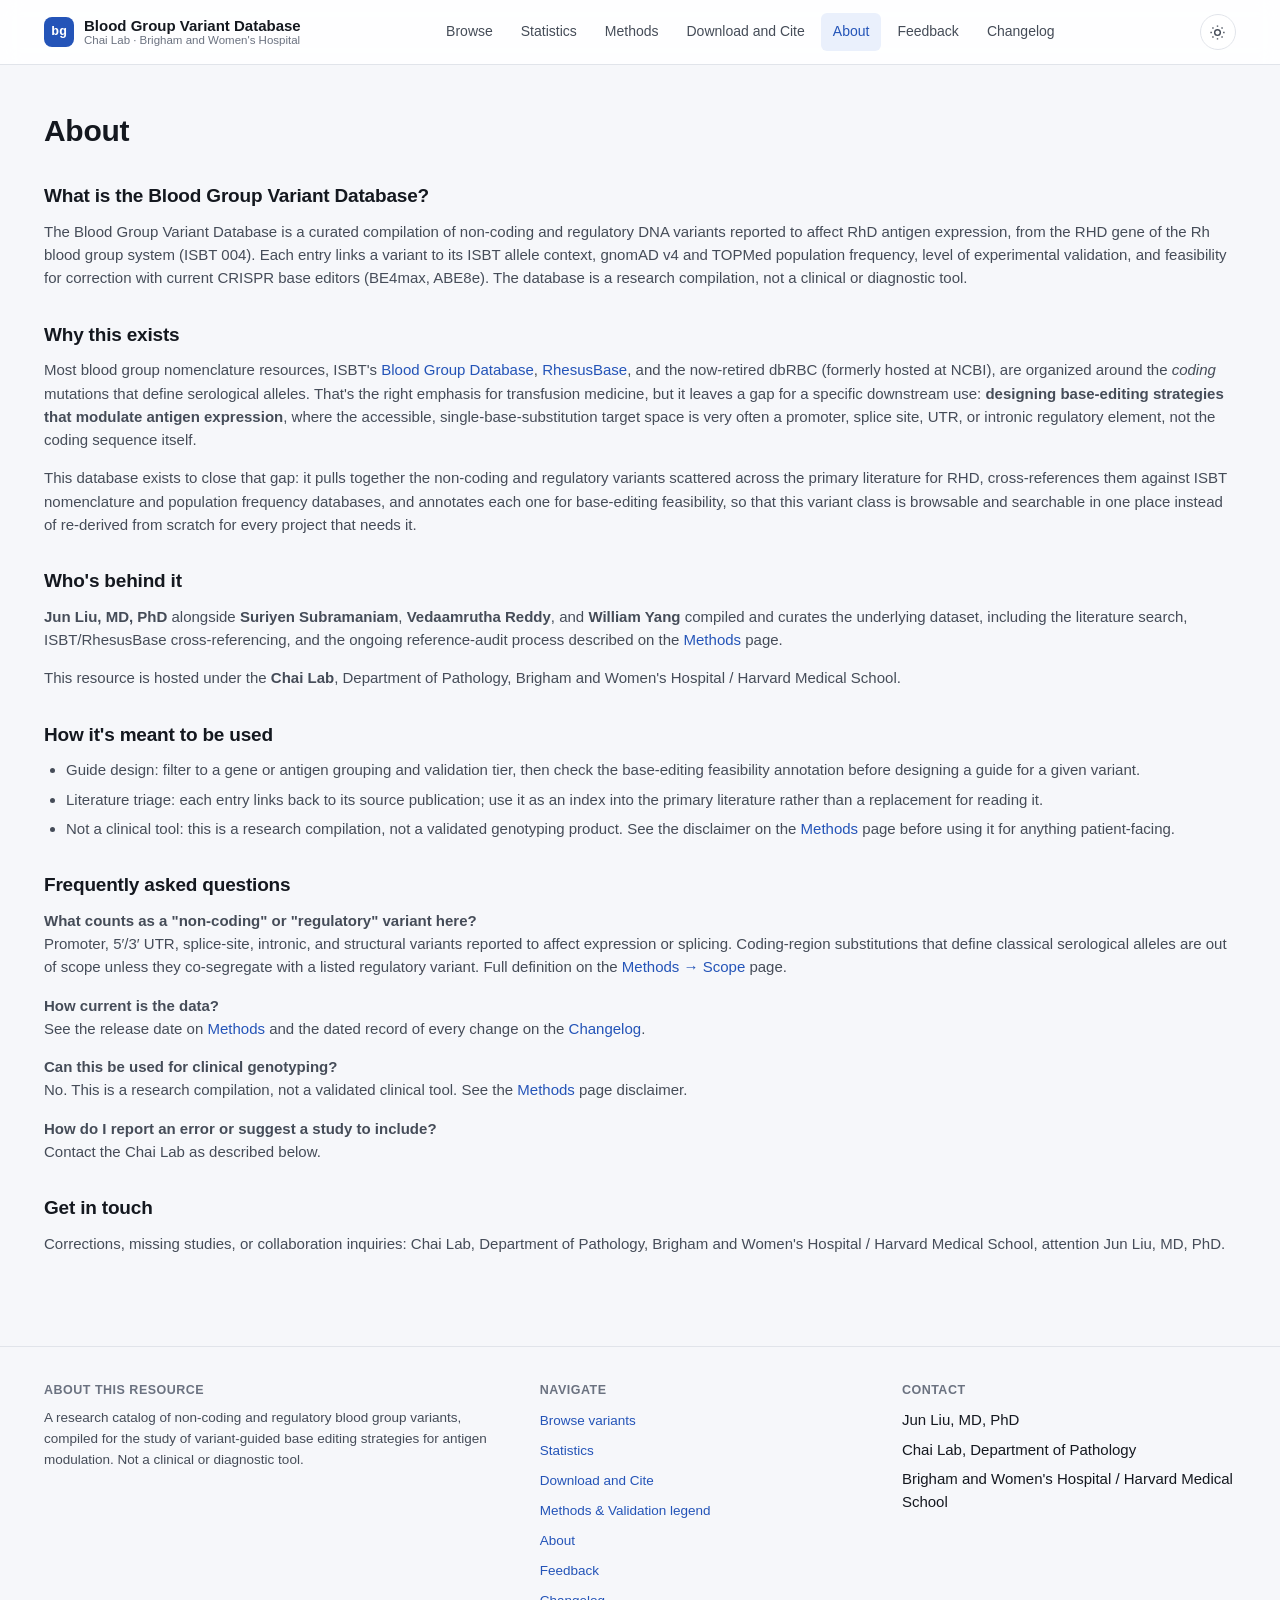
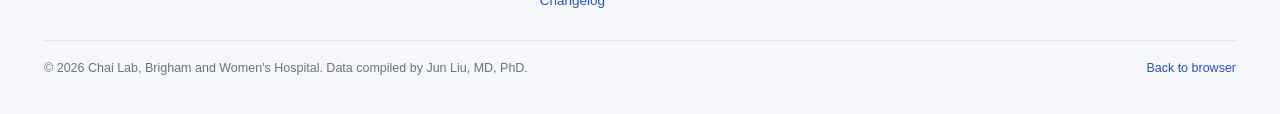
==== commit 0d8f5f68: "Added Feedback form" ====
--- a/about.html
+++ b/about.html
@@ -21,6 +21,7 @@
       <a href="methods.html">Methods</a>
       <a href="download-cite.html">Download and Cite</a>
       <a href="about.html" aria-current="page">About</a>
+      <a href="feedback.html">Feedback</a>
       <a href="changelog.html">Changelog</a>
     </div>
     <div class="nav-right">
@@ -106,6 +107,7 @@
           <li><a href="download-cite.html">Download and Cite</a></li>
           <li><a href="methods.html">Methods &amp; Validation legend</a></li>
           <li><a href="about.html">About</a></li>
+          <li><a href="feedback.html">Feedback</a></li>
           <li><a href="changelog.html">Changelog</a></li>
         </ul>
       </div>
--- a/assets/style.css
+++ b/assets/style.css
@@ -153,7 +153,7 @@
 
 /* narrower screens: the page tabs become a row of buttons under the title.
    The bar stops being sticky here, since the extra row would cover too much of the page. */
-@media (max-width: 1040px) {
+@media (max-width: 1120px) {
   .site-nav { position: static; }
   html { scroll-padding-top: 16px; }
   .site-nav .wrap { flex-wrap: wrap; height: auto; padding-top: 10px; padding-bottom: 12px; row-gap: 10px; }
@@ -364,6 +364,30 @@
 .content-page .prose ul, .content-page .prose ol { color: var(--ink-soft); padding-left: 22px; margin: 0 0 1em; }
 .content-page .prose li { margin-bottom: 6px; }
 
+/* ---------- feedback form ---------- */
+.feedback-form { margin-top: 18px; }
+.form-grid { display: grid; grid-template-columns: 1fr 1fr; gap: 16px 20px; }
+.form-field { display: flex; flex-direction: column; gap: 6px; min-width: 0; }
+.form-field-wide { grid-column: 1 / -1; }
+.form-field label { font-size: 13.5px; font-weight: 600; color: var(--ink); }
+.form-field input, .form-field select, .form-field textarea {
+  width: 100%; padding: 9px 12px; border-radius: var(--radius-sm);
+  border: 1px solid var(--border-strong); background: var(--paper); color: var(--ink);
+  font-size: 14px; font-family: var(--font-sans);
+}
+.form-field textarea { resize: vertical; min-height: 150px; line-height: 1.5; }
+.form-field input::placeholder, .form-field textarea::placeholder { color: var(--muted); }
+.req { color: var(--tier-flag); }
+.form-actions { display: flex; align-items: center; gap: 14px; margin-top: 20px; }
+.form-actions .btn:disabled { opacity: .6; cursor: default; }
+.form-hint { font-size: 12.5px; color: var(--muted); }
+.form-status { margin-top: 14px; font-size: 14px; }
+.form-status:empty { display: none; }
+.form-status.is-ok { color: var(--tier-good); }
+.form-status.is-error { color: var(--tier-flag); }
+.form-note { font-size: 12.5px; color: var(--muted); margin-top: 12px; }
+@media (max-width: 640px) { .form-grid { grid-template-columns: 1fr; } }
+
 .card {
   border: 1px solid var(--border); border-radius: var(--radius); background: var(--surface);
   padding: 20px; box-shadow: var(--shadow-sm);
